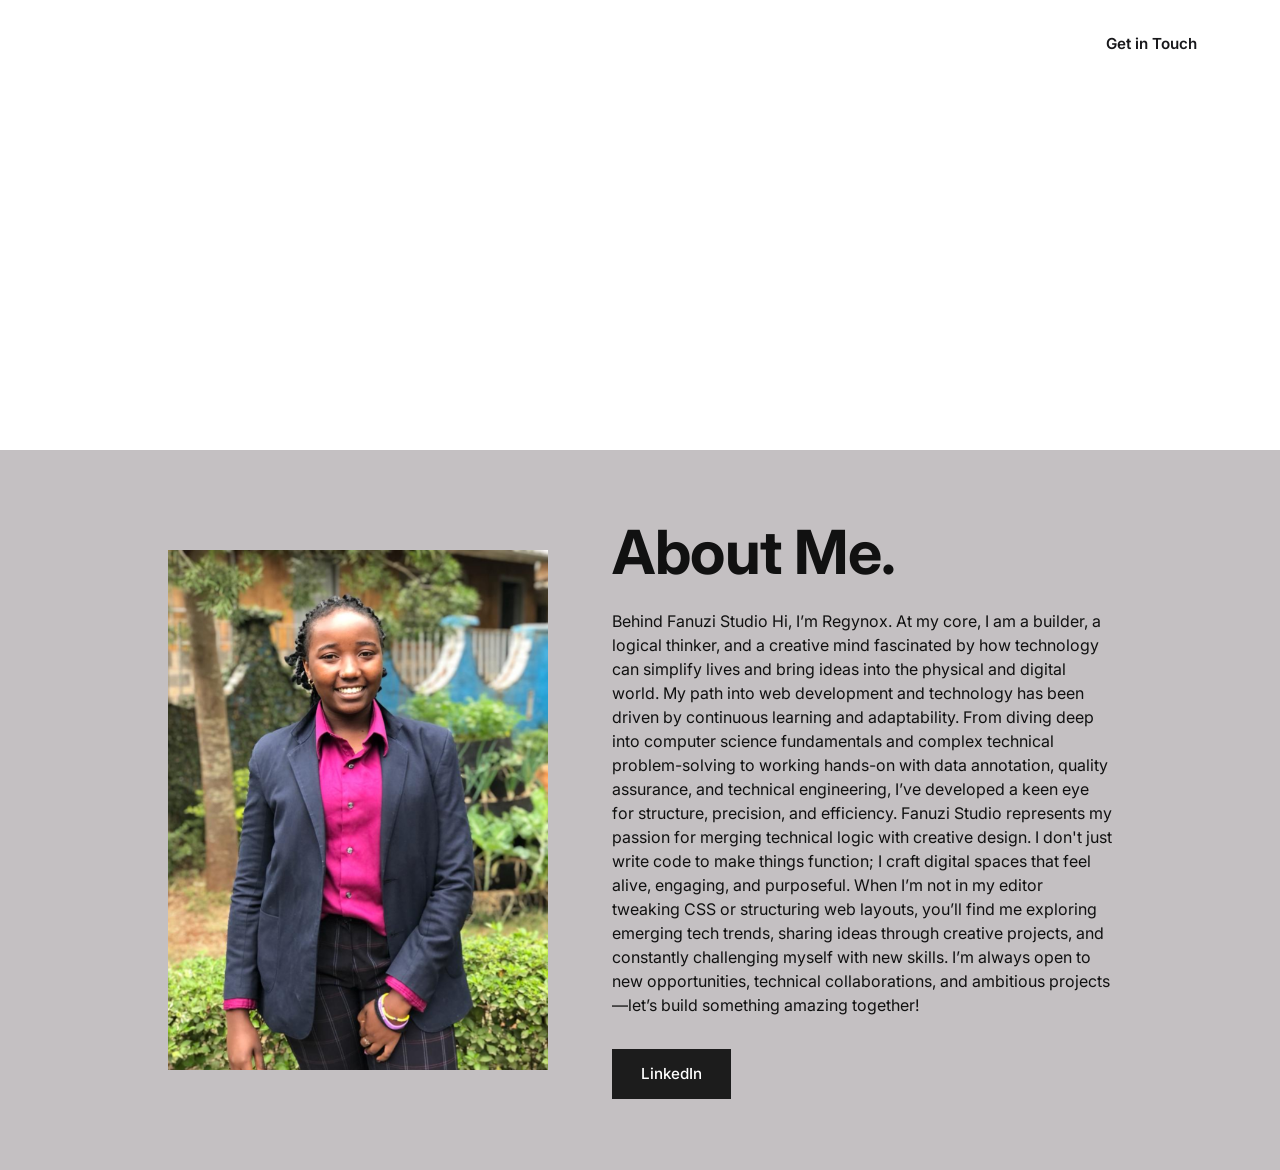
==== Pages/portfolio.html @ a9829e40 "new portfolio" ====
<html lang="en">
<head>
    <meta charset="UTF-8">
    <meta name="viewport" content="width=device-width, initial-scale=1.0">
    <title>Fanuzi Studio</title>
    <link rel="stylesheet" href="../Css/style.css">
    <link rel="preconnect" href="https://fonts.googleapis.com">
    <link rel="preconnect" href="https://fonts.gstatic.com" crossorigin>
    <link href="https://fonts.googleapis.com/css2?family=Inter:wght@400;600;800&display=swap" rel="stylesheet">
</head>
<body>

    <header class="hero-section">
        <nav class="navbar">
            <div class="logo">Fanuzi Studio</div>
            <ul class="nav-links">
                <li><a href="../index.html" class="active">Home</a></li>
                <li><a href="../Pages/portfolio.html">Portfolio</a></li>
                <li><a href="../Pages/freelance.html">freelance</a></li>
                <li><a href="../Pages/contact.html" class="btn-git">Get in Touch</a></li>
            </ul>
        </nav>
         </header>

        <section class="intro-section">
  <div class="intro-container">
    
    <!-- Left Column: Photo -->
    <div class="intro-image-container">
      <img src="../images/screenshot-2024-06-03-170801 (1).png" alt="Waswa Reginalda" class="intro-img">
    </div>

    <!-- Right Column: Text Content -->
    <div class="intro-text-container">
      <h1 class="intro-name">About Me.</h1>
      
      <p class="intro-bio">
        Behind Fanuzi Studio

Hi, I’m Regynox. At my core, I am a builder, a logical thinker, and a creative mind fascinated by how technology can simplify lives and bring ideas into the physical and digital world.

My path into web development and technology has been driven by continuous learning and adaptability. From diving deep into computer science fundamentals and complex technical problem-solving to working hands-on with data annotation, quality assurance, and technical engineering, I’ve developed a keen eye for structure, precision, and efficiency.

Fanuzi Studio represents my passion for merging technical logic with creative design. I don't just write code to make things function; I craft digital spaces that feel alive, engaging, and purposeful. When I’m not in my editor tweaking CSS or structuring web layouts, you’ll find me exploring emerging tech trends, sharing ideas through creative projects, and constantly challenging myself with new skills.

I’m always open to new opportunities, technical collaborations, and ambitious projects—let’s build something amazing together!
      </p>

      <a href="www.linkedin.com/in/waswa-reginalda-5ab617413" target="_blank" class="linkedin-btn">LinkedIn</a>
    </div>

  </div>
</section>
</body>
        </html>
---- Css/style.css ----
/* ==========================================================================
   1. GLOBAL RESET & BASE STYLES
   ========================================================================== */
* {
    margin: 0;
    padding: 0;
    box-sizing: border-box;
}

html {
    scroll-behavior: smooth;
}

body {
    font-family: 'Inter', sans-serif;
    background-color: #ffffff;
    color: #18181b;
    line-height: 1.6;
}

/* ==========================================================================
   2. HERO SECTION LAYOUT (TOP HALF - 50vh)
   ========================================================================== */
.hero-section {
    position: relative;
    width: 100%;
    height: 50vh; /* Exactly 50% of the viewport height */
    overflow: hidden;
    display: flex;
    flex-direction: column;
    justify-content: space-between; /* Pushes navbar to top, hero text to center/bottom */
}

/* Background Video Styling */
.video-container {
    position: absolute;
    top: 0;
    left: 0;
    width: 100%;
    height: 100%;
    z-index: -2;
}

.bg-video {
    width: 100%;
    height: 100%;
    object-fit: cover; /* Forces high-res video to cover space without warping */
    background-position: center;
}

/* Semi-Transparent Dark Overlay for crisp contrast */
.video-overlay {
    position: absolute;
    top: 0;
    left: 0;
    width: 100%;
    height: 100%;
    background: linear-gradient(180deg, rgba(0,0,0,0.6) 0%, rgba(0,0,0,0.4) 100%);
    z-index: -1;
}

/* ==========================================================================
   3. NAVIGATION BAR (OVERLAID ON VIDEO)
   ========================================================================== */
.navbar {
    width: 100%;
    display: flex;
    justify-content: space-between;
    align-items: center;
    padding: 1.5rem 4rem; /* Luxury spacious padding */
    position: relative;
    z-index: 10;
}

.logo {
    color: #ffffff;
    font-size: 1.5rem;
    font-weight: 800;
    letter-spacing: -0.5px;
}

.nav-links {
    display: flex;
    align-items: center;
    list-style: none;
    gap: 2.5rem;
}

.nav-links a {
    color: rgba(255, 255, 255, 0.8);
    text-decoration: none;
    font-weight: 600;
    font-size: 0.95rem;
    transition: color 0.2s ease;
}

.nav-links a:hover,
.nav-links a.active {
    color: #ffffff;
}

/* Styled "Get In Touch" Button */
.nav-links .btn-git {
    background-color: #ffffff;
    color: #18181b !important;
    padding: 0.6rem 1.2rem;
    border-radius: 50px;
    font-weight: 600;
    transition: transform 0.2s ease, background-color 0.2s ease;
}

.nav-links .btn-git:hover {
    background-color: #f4f4f5;
    transform: translateY(-1px);
}

/* ==========================================================================
   4. HERO CENTERED TYPOGRAPHY
   ========================================================================== */
.hero-content {
    flex-grow: 1;
    display: flex;
    align-items: center;
    justify-content: center;
    padding: 0 2rem 2.5rem 2rem; /* Soft padding to prevent edge bumping */
    text-align: center;
    position: relative;
    z-index: 5;
}

.hero-content h1 {
    color: #ffffff;
    font-size: 2.5rem;
    font-weight: 800;
    letter-spacing: -1px;
    max-width: 800px;
    text-shadow: 0 4px 12px rgba(0, 0, 0, 0.3); /* Pop drop shadow for clarity */
}

/* ==========================================================================
   5. LOWER PAGE CONTENT (SCROLLABLE AREA)
   ========================================================================== */
.main-content {
    background-color: #04E0D5;
    padding: 5rem 0;
    position: relative;
    z-index: 2;
}

.container {
    width: 90%;
    max-width: 1100px;
    margin: 0 auto;
}

.main-content h2 {
    font-size: 2rem;
    font-weight: 800;
    margin-bottom: 1rem;
    letter-spacing: -0.5px;
}

.main-content p {
    color: #52525b;
    font-size: 1.1rem;
    max-width: 750px;
}

/* ==========================================================================
   6. RESPONSIVE DESIGN (MOBILE & TABLET OPTIMIZATIONS)
   ========================================================================== */
@media (max-width: 768px) {
    .navbar {
        padding: 1.2rem 1.5rem;
        flex-direction: column;
        gap: 1rem;
    }

    .nav-links {
        gap: 1.2rem;
    }

    .nav-links .btn-git {
        padding: 0.4rem 0.9rem;
        font-size: 0.85rem;
    }

    .hero-content h1 {
        font-size: 1.6rem;
    }
    
    .main-content {
        padding: 3rem 0;
    }
}

/* ==========================================================================
   7. PROJECT IMAGE CONTAINER STYLING
   ========================================================================== */
/* The parent dashed box */
.project-image-container {
  width: 100%;
  max-width: 900px; /* Adjust this to match your design's maximum width */
  height: 450px;    /* Set your desired height */
  border: 2px dashed #d1d5db; /* Light gray dashed border */
  background-color: #f3f4f6;  /* Soft gray background */
  border-radius: 12px;
  padding: 24px;    /* Creates the spacing around the image */
  box-sizing: border-box;
  
  /* Flexbox to center the image perfectly */
  display: flex;
  justify-content: center;
  align-items: center;
}

/* The image itself */
.project-image {
  max-width: 100%;
  max-height: 100%;
  object-fit: contain; /* Keeps the ratio intact without cropping */
  border-radius: 6px;
  box-shadow: 0 10px 15px -3px rgba(0, 0, 0, 0.1), 0 4px 6px -2px rgba(0, 0, 0, 0.05); /* Adds the subtle drop shadow */
}
/* ==========================================
  8. Services Section 
   ========================================== */
.services-section {
    padding: 60px 20px;
    text-align: center;
    background-color: #898989; /* Fits a dark studio theme; adjust to match your body bg */
}

.services-section h2 {
    font-size: 2rem;
    letter-spacing: 2px;
    margin-bottom: 40px;
    color: #000000;
    text-transform: uppercase;
}

.services-grid {
    display: grid;
    grid-template-columns: repeat(auto-fit, minmax(280px, 1fr));
    gap: 30px;
    max-width: 1200px;
    margin: 0 auto;
    padding: 0 10px;
}

.service-card {
    background: #FF52B7;
    border: 1px solid #2d2d2d;
    border-radius: 8px;
    padding: 40px 30px;
    transition: transform 0.3s ease, box-shadow 0.3s ease, border-color 0.3s ease;
    text-align: left;
}

/* Card Hover Interactive Effect */
.service-card:hover {
    transform: translateY(-5px);
    border-color: #ffffff; /* Or a primary brand color if you have one */
    box-shadow: 0 10px 20px rgba(0, 0, 0, 0.3);
}

.service-icon {
    font-size: 2.5rem;
    margin-bottom: 20px;
    display: inline-block;
}

.service-card h3 {
    font-size: 1.4rem;
    color: #000000;
    margin-bottom: 15px;
    font-weight: 600;
    letter-spacing: 0.5px;
}

.service-card p {
    color: #000000;
    font-size: 0.95rem;
    line-height: 1.6;
}

/* ==========================================
   Call To Action (CTA) Section 
   ========================================== */
.cta-section {
    padding: 80px 20px;
    text-align: center;
    background: linear-gradient(135deg, #1a1a1a 0%, #0a0a0a 100%);
    border-top: 1px solid #2d2d2d;
    color: #ffffff;
}

.cta-section h3 {
    font-size: 1.8rem;
    margin-bottom: 15px;
    letter-spacing: 1px;
}

.cta-section p {
    color: #a0a0a0;
    max-width: 600px;
    margin: 0 auto 30px auto;
    font-size: 1rem;
    line-height: 1.5;
}

/* Button Styling */
.cta-button {
    display: inline-block;
    padding: 12px 35px;
    background-color: #ffffff;
    color: #000000;
    text-decoration: none;
    font-weight: 600;
    letter-spacing: 1px;
    border-radius: 4px;
    transition: background-color 0.3s ease, transform 0.2s ease;
    text-transform: uppercase;
    font-size: 0.9rem;
}

.cta-button:hover {
    background-color: #e0e0e0;
    transform: scale(1.03);
}


/* ==========================================
  PORTFOLIO STYLING PART 1: INTRO AND GRID
   ========================================== */
   /* Intro Section Container */
* {
    margin: 0;
    padding: 0;
    box-sizing: border-box;
}

html {
    scroll-behavior: smooth;
}

.intro-section {
  background-color: #c4c0c2; /* Adjust this hex code to match your exact shade of pink */
  min-height: 80vh;
  display: flex;
  align-items: center;
  justify-content: center;
  /* padding: 3rem 2rem; */
}

.intro-container {
  display: flex;
  align-items: center;
  justify-content: center;
  gap: 4rem;
  max-width: 1200px;
  width: 100%;
}

/* Image Styling */
.intro-image-container {
  flex: 0 0 380px;
}

.intro-img {
  width: 100%;
  height: 520px;
  object-fit: cover;
  display: block;
}

/* Text Content Styling */
.intro-text-container {
  flex: 1;
  color: #111111; /* Dark text for high contrast */
  max-width: 500px;
}

.intro-name {
  font-size: 3.8rem;
  font-weight: 700;
  line-height: 1.05;
  margin-bottom: 1.5rem;
  letter-spacing: -0.5px;
}

.intro-bio {
  font-size: 1rem;
  line-height: 1.5;
  margin-bottom: 2rem;
  font-weight: 400;
}

/* LinkedIn Button */
.linkedin-btn {
  display: inline-block;
  background-color: #1c1c1c;
  color: #ffffff;
  padding: 0.8rem 1.8rem;
  text-decoration: none;
  font-size: 0.95rem;
  font-weight: 500;
  transition: background-color 0.2s ease, transform 0.2s ease;
}

.linkedin-btn:hover {
  background-color: #333333;
  transform: translateY(-2px);
}

/* Mobile Responsiveness */
@media (max-width: 768px) {
  .intro-container {
    flex-direction: column;
    gap: 2rem;
    text-align: left;
  }

  .intro-image-container {
    width: 100%;
    flex: none;
  }

  .intro-img {
    height: 400px;
  }

  .intro-name {
    font-size: 2.8rem;
  }
}
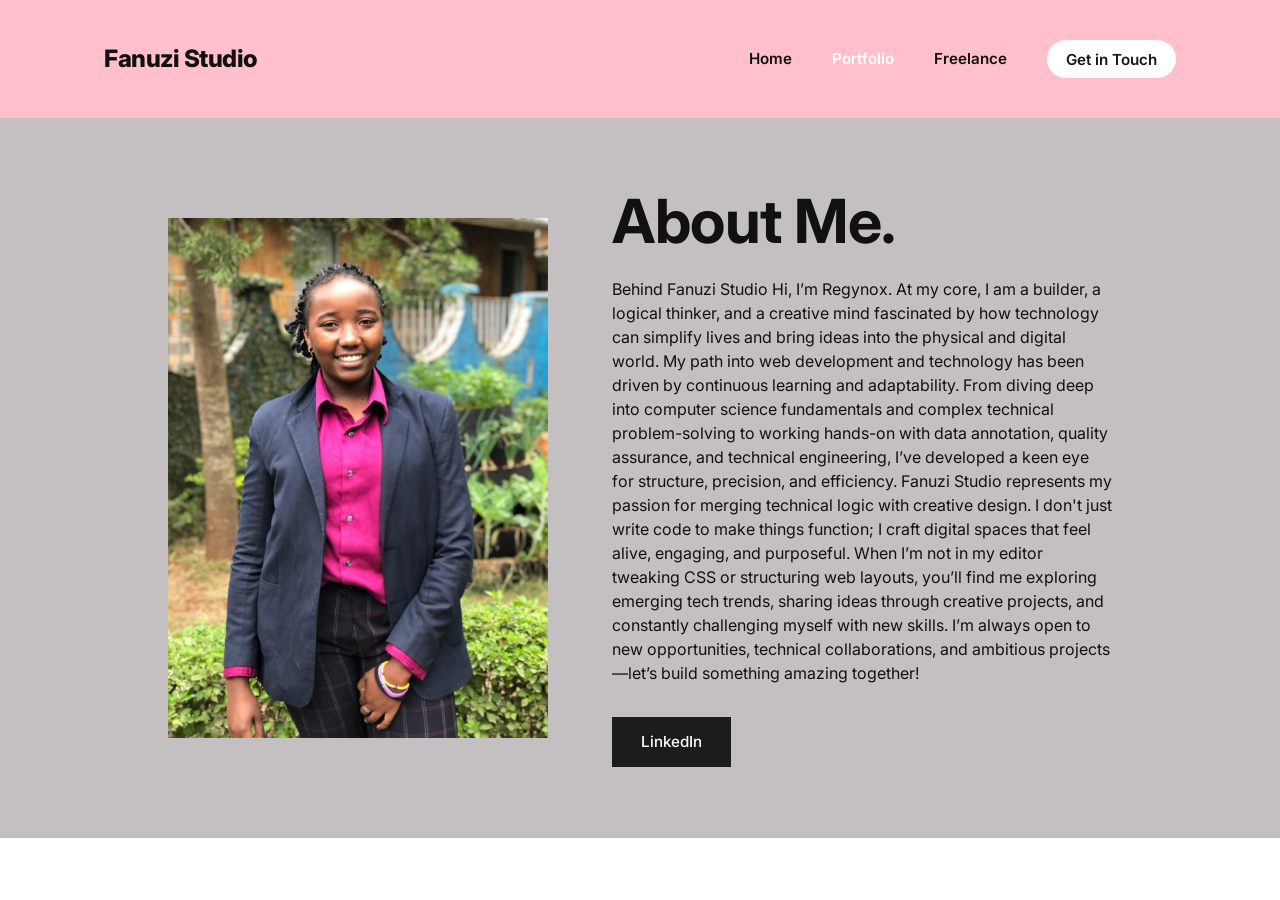
==== commit 18b2a5e0: "edited portfolio page" ====
--- a/Pages/portfolio.html
+++ b/Pages/portfolio.html
@@ -10,17 +10,17 @@
 </head>
 <body>
 
-    <header class="hero-section">
-        <nav class="navbar">
-            <div class="logo">Fanuzi Studio</div>
-            <ul class="nav-links">
-                <li><a href="../index.html" class="active">Home</a></li>
-                <li><a href="../Pages/portfolio.html">Portfolio</a></li>
-                <li><a href="../Pages/freelance.html">freelance</a></li>
-                <li><a href="../Pages/contact.html" class="btn-git">Get in Touch</a></li>
-            </ul>
-        </nav>
-         </header>
+    <header class="site-header">
+    <nav class="navbar">
+        <div class="logo">Fanuzi Studio</div>
+        <ul class="nav-links">
+            <li><a href="../index.html">Home</a></li>
+            <li><a href="../Pages/portfolio.html" class="active">Portfolio</a></li>
+            <li><a href="../Pages/freelance.html">Freelance</a></li>
+            <li><a href="../Pages/contact.html" class="btn-git">Get in Touch</a></li>
+        </ul>
+    </nav>
+</header>
 
         <section class="intro-section">
   <div class="intro-container">
--- a/Css/style.css
+++ b/Css/style.css
@@ -343,6 +343,25 @@
 html {
     scroll-behavior: smooth;
 }
+/* Style for sub-page headers */
+.site-header {
+    background-color: pink; /* Or match #c4c0c2 for seamless grey */
+    padding: 1rem 2rem;
+    width: 100%;
+}
+
+.navbar {
+    display: flex;
+    justify-content: space-between;
+    align-items: center;
+    max-width: 1200px;
+    margin: 0 auto;
+}
+
+/* Ensure navbar text is dark and visible */
+.logo, .nav-links a {
+    color: #111111; 
+}
 
 .intro-section {
   background-color: #c4c0c2; /* Adjust this hex code to match your exact shade of pink */
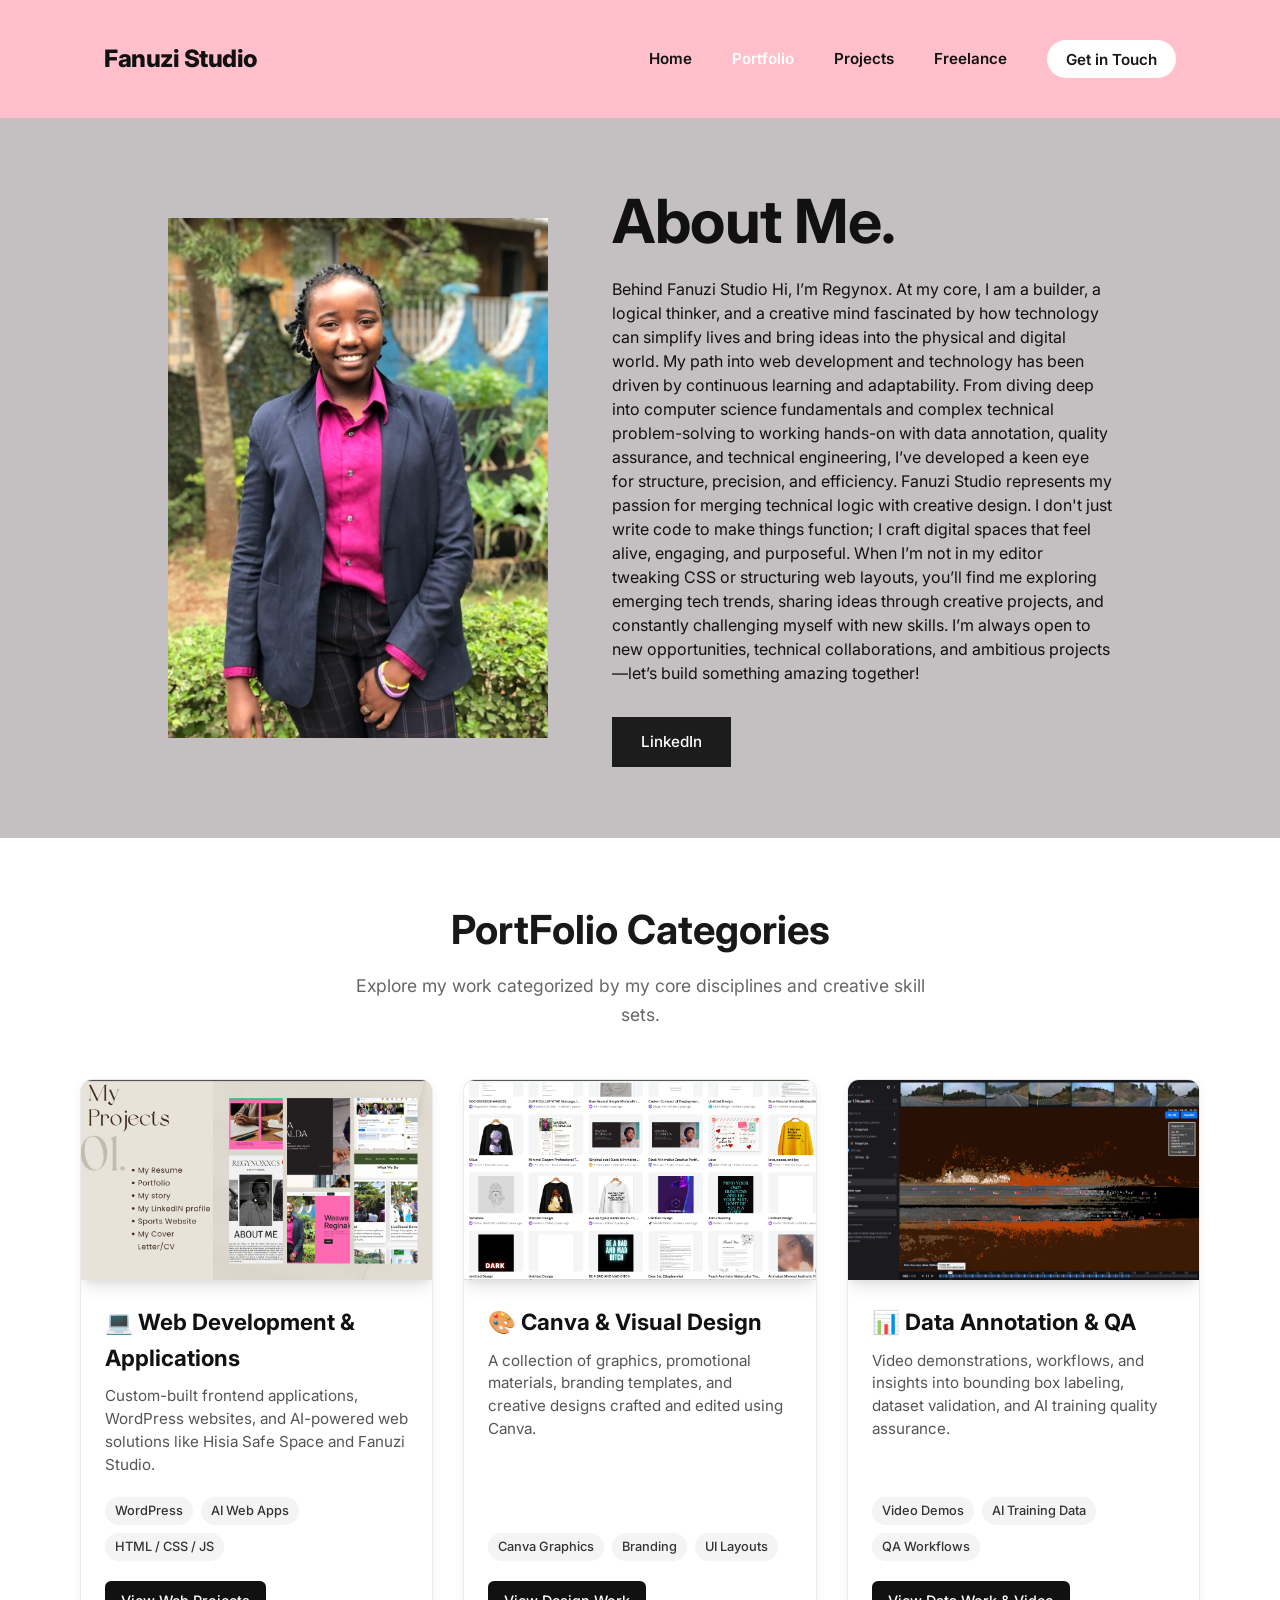
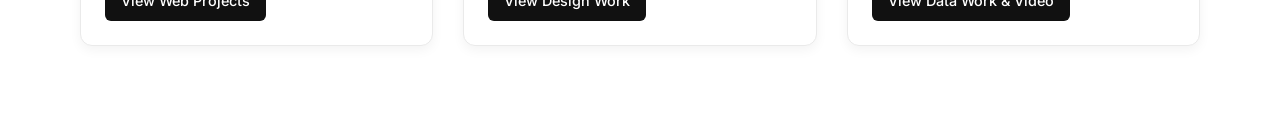
==== commit c1a3d6ce: "projects page addition and editing" ====
--- a/Pages/portfolio.html
+++ b/Pages/portfolio.html
@@ -3,6 +3,7 @@
     <meta charset="UTF-8">
     <meta name="viewport" content="width=device-width, initial-scale=1.0">
     <title>Fanuzi Studio</title>
+    <link rel="icon" type="image/png" href="../images/magic-wand.png">
     <link rel="stylesheet" href="../Css/style.css">
     <link rel="preconnect" href="https://fonts.googleapis.com">
     <link rel="preconnect" href="https://fonts.gstatic.com" crossorigin>
@@ -16,6 +17,7 @@
         <ul class="nav-links">
             <li><a href="../index.html">Home</a></li>
             <li><a href="../Pages/portfolio.html" class="active">Portfolio</a></li>
+            <li><a href="../Pages/projects.html">Projects</a></li>
             <li><a href="../Pages/freelance.html">Freelance</a></li>
             <li><a href="../Pages/contact.html" class="btn-git">Get in Touch</a></li>
         </ul>
@@ -51,5 +53,75 @@
 
   </div>
 </section>
+
+<main>
+    <section class="portfolio-hero">
+        <h2>PortFolio Categories</h2>
+        <p>Explore my work categorized by my core disciplines and creative skill sets.</p>
+    </section>
+
+    <section class="portfolio-grid-section">
+        <div class="portfolio-grid">
+
+            <!-- Category 1: Web Development -->
+            <div class="project-card">
+                <div class="project-image">
+                    <img src="../images/Screenshot 2026-07-13 153603.png" alt="Web Development Showcase">
+                </div>
+                <div class="project-content">
+                    <h3>💻 Web Development & Applications</h3>
+                    <p>Custom-built frontend applications, WordPress websites, and AI-powered web solutions like Hisia Safe Space and Fanuzi Studio.</p>
+                    <div class="project-tags">
+                        <span>WordPress</span>
+                        <span>AI Web Apps</span>
+                        <span>HTML / CSS / JS</span>
+                    </div>
+                    <div class="project-links">
+                        <a href="./projects.html#web-dev" class="btn-primary">View Web Projects</a>
+                    </div>
+                </div>
+            </div>
+
+            <!-- Category 2: Canva & Digital Design -->
+            <div class="project-card">
+                <div class="project-image">
+                   <img src="../images/CANVA.png" alt="Web Development Showcase">
+                </div>
+                <div class="project-content">
+                    <h3>🎨 Canva & Visual Design</h3>
+                    <p>A collection of graphics, promotional materials, branding templates, and creative designs crafted and edited using Canva.</p>
+                    <div class="project-tags">
+                        <span>Canva Graphics</span>
+                        <span>Branding</span>
+                        <span>UI Layouts</span>
+                    </div>
+                    <div class="project-links">
+                        <a href="./projects.html#canva-design" class="btn-primary">View Design Work</a>
+                    </div>
+                </div>
+            </div>
+
+            <!-- Category 3: Data Annotation & QA -->
+            <div class="project-card">
+                <div class="project-image">
+                    <img src="../images/image (3).png" alt="Web Development Showcase">
+                </div>
+                <div class="project-content">
+                    <h3>📊 Data Annotation & QA</h3>
+                    <p>Video demonstrations, workflows, and insights into bounding box labeling, dataset validation, and AI training quality assurance.</p>
+                    <div class="project-tags">
+                        <span>Video Demos</span>
+                        <span>AI Training Data</span>
+                        <span>QA Workflows</span>
+                    </div>
+                    <div class="project-links">
+                        <a href="./projects.html#data-annotation" class="btn-primary">View Data Work & Video</a>
+                    </div>
+                </div>
+            </div>
+
+        </div>
+    </section>
+</main>
 </body>
         </html>
--- a/Css/style.css
+++ b/Css/style.css
@@ -452,4 +452,138 @@
   .intro-name {
     font-size: 2.8rem;
   }
-}+}
+
+/* Portfolio Page Styling */
+.portfolio-hero {
+    text-align: center;
+    padding: 60px 20px 30px;
+}
+
+.portfolio-hero h2 {
+    font-size: 2.5rem;
+    margin-bottom: 10px;
+}
+
+.portfolio-hero p {
+    color: #666;
+    font-size: 1.1rem;
+    max-width: 600px;
+    margin: 0 auto;
+}
+
+.portfolio-grid-section {
+    padding: 20px 40px 80px;
+    max-width: 1200px;
+    margin: 0 auto;
+}
+
+.portfolio-grid {
+    display: grid;
+    grid-template-columns: repeat(auto-fit, minmax(320px, 1fr));
+    gap: 30px;
+}
+
+.project-card {
+    background: #ffffff;
+    border: 1px solid #eaeaea;
+    border-radius: 12px;
+    overflow: hidden;
+    box-shadow: 0 4px 12px rgba(0,0,0,0.05);
+    transition: transform 0.3s ease, box-shadow 0.3s ease;
+    display: flex;
+    flex-direction: column;
+}
+
+.project-card:hover {
+    transform: translateY(-5px);
+    box-shadow: 0 8px 24px rgba(0,0,0,0.1);
+}
+
+.project-image img, 
+.image-placeholder {
+    width: 100%;
+    height: 200px;
+    object-fit: cover;
+    background: #f0f0f0;
+    display: flex;
+    align-items: center;
+    justify-content: center;
+    color: #777;
+    font-weight: 600;
+}
+
+.project-content {
+    padding: 24px;
+    display: flex;
+    flex-direction: column;
+    flex-grow: 1;
+}
+
+.project-content h3 {
+    font-size: 1.4rem;
+    margin-bottom: 10px;
+    color: #111;
+}
+
+.project-content p {
+    font-size: 0.95rem;
+    color: #555;
+    line-height: 1.5;
+    margin-bottom: 20px;
+    flex-grow: 1;
+}
+
+.project-tags {
+    display: flex;
+    gap: 8px;
+    flex-wrap: wrap;
+    margin-bottom: 20px;
+}
+
+.project-tags span {
+    background: #f4f4f4;
+    color: #333;
+    padding: 4px 10px;
+    border-radius: 20px;
+    font-size: 0.8rem;
+    font-weight: 500;
+}
+
+.project-links {
+    display: flex;
+    gap: 12px;
+}
+
+.btn-primary, .btn-secondary {
+    padding: 8px 16px;
+    border-radius: 6px;
+    font-size: 0.9rem;
+    text-decoration: none;
+    font-weight: 500;
+    text-align: center;
+}
+
+.btn-primary {
+    background: #111;
+    color: #fff;
+}
+
+.btn-primary:hover {
+    background: #333;
+}
+
+.btn-secondary {
+    background: #eaeaea;
+    color: #333;
+}
+
+.btn-secondary:hover {
+    background: #dedede;
+}
+
+/* ==========================================================================
+   FANUZI STUDIO - PROJECTS PAGE STYLES
+   ========================================================================== */
+
+/* Page Container & Header Scope */
